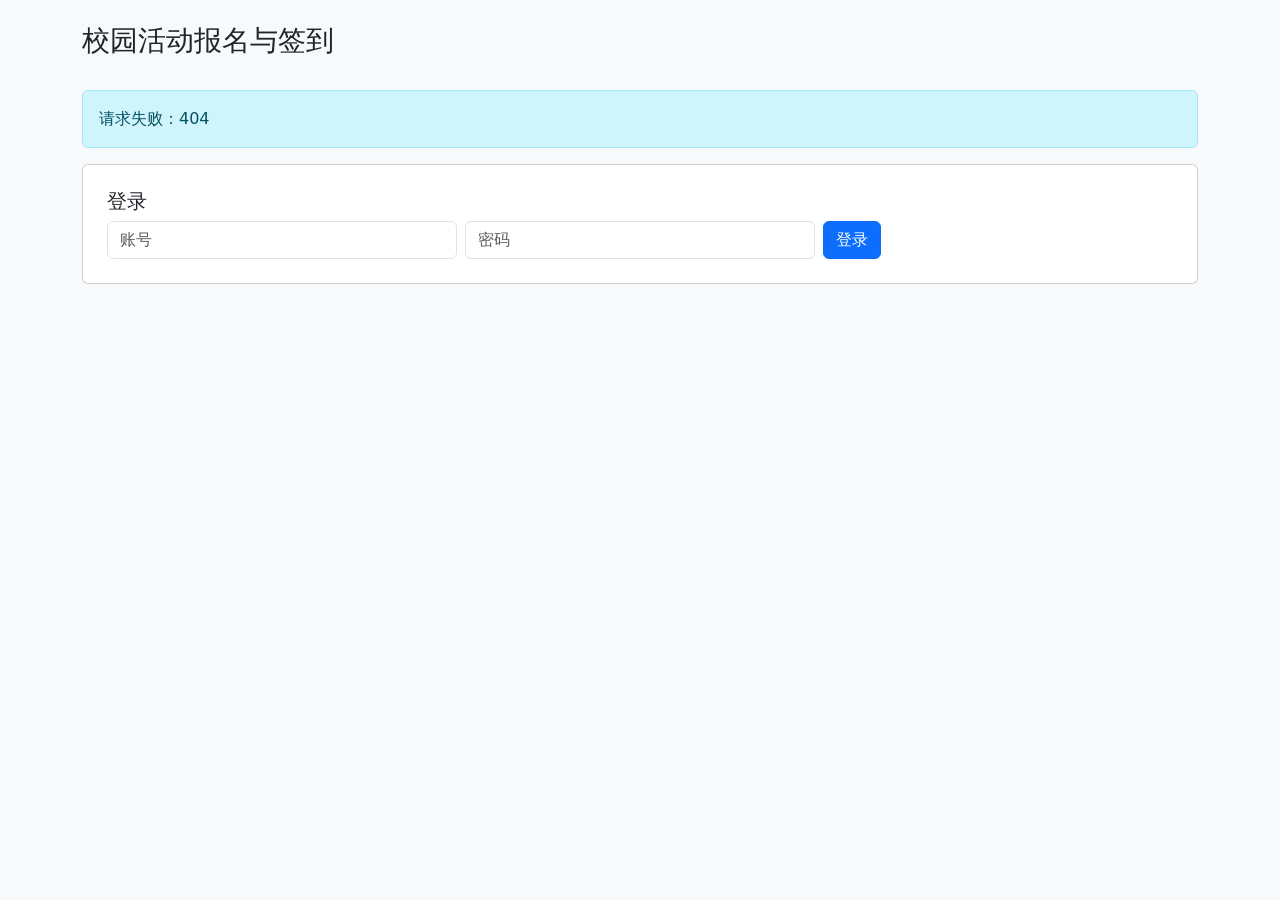
==== src/main/resources/templates/index.html @ 89effdca "Migrate application to Spring Boot and Thymeleaf" ====
<!doctype html><html lang="zh-CN"><head><meta charset="utf-8"><meta name="viewport" content="width=device-width,initial-scale=1">
<title>校园活动报名与签到</title><link href="https://cdn.jsdelivr.net/npm/bootstrap@5.3.3/dist/css/bootstrap.min.css" rel="stylesheet"></head>
<body class="bg-light"><main class="container py-4"><header class="d-flex justify-content-between align-items-center mb-4"><h1 class="h3">校园活动报名与签到</h1><div id="who"></div></header>
<div id="notice" class="alert alert-info d-none"></div><section id="loginBox" class="card p-4 mb-4"><h2 class="h5">登录</h2><form id="loginForm" class="row g-2"><div class="col-md-4"><input name="account" class="form-control" placeholder="账号" required></div><div class="col-md-4"><input name="password" type="password" class="form-control" placeholder="密码" required></div><div class="col"><button class="btn btn-primary">登录</button></div></form></section>
<section id="student" class="d-none"><h2 class="h5">已发布活动</h2><form id="search" class="d-flex gap-2 mb-3"><input name="q" class="form-control" placeholder="搜索活动"><select name="category" class="form-select" aria-label="活动类别"><option value="">全部类别</option></select><button class="btn btn-outline-primary">搜索</button></form><div id="activityList" class="row g-3"></div><div class="d-flex align-items-center gap-2 mt-3"><button id="prevPage" class="btn btn-sm btn-outline-secondary" type="button">上一页</button><span id="pageNumber"></span><button id="nextPage" class="btn btn-sm btn-outline-secondary" type="button">下一页</button></div><h2 class="h5 mt-4">我的活动</h2><div id="myList"></div></section>
<section id="owner" class="d-none"><h2 class="h5">创建活动</h2><form id="createForm" class="card card-body row g-2 mb-4"><input name="title" class="form-control" placeholder="名称" required><input name="category" class="form-control" placeholder="类别" required><input name="location" class="form-control" placeholder="地点" required><textarea name="description" class="form-control" placeholder="说明"></textarea><label>名额<input name="capacity" type="number" min="1" class="form-control" required></label><label>报名截止<input name="signupDeadline" type="datetime-local" class="form-control" required></label><label>开始<input name="startAt" type="datetime-local" class="form-control" required></label><label>结束<input name="endAt" type="datetime-local" class="form-control" required></label><button class="btn btn-primary">保存草稿</button></form><form id="editForm" class="card card-body row g-2 mb-4 d-none"><h2 class="h5">编辑活动</h2><input name="title" class="form-control" placeholder="名称" required><input name="category" class="form-control" placeholder="类别" required><input name="location" class="form-control" placeholder="地点" required><textarea name="description" class="form-control" placeholder="说明"></textarea><label>名额<input name="capacity" type="number" min="1" class="form-control" required></label><label>报名截止<input name="signupDeadline" type="datetime-local" class="form-control" required></label><label>开始<input name="startAt" type="datetime-local" class="form-control" required></label><label>结束<input name="endAt" type="datetime-local" class="form-control" required></label><div class="d-flex gap-2"><button class="btn btn-primary">保存修改</button><button type="button" class="btn btn-outline-secondary" onclick="$('#editForm').classList.add('d-none')">取消</button></div></form><h2 class="h5">我的活动</h2><div id="ownedList"></div></section>
<section id="admin" class="d-none"><h2 class="h5">待审核活动</h2><div id="pendingList"></div></section></main>
<script>
const base=''; let csrf='',me=null;
const $=s=>document.querySelector(s); const esc=s=>String(s??'').replace(/[&<>"']/g,c=>({'&':'&amp;','<':'&lt;','>':'&gt;','"':'&quot;',"'":'&#39;'}[c]));
function notice(message){const n=$('#notice');n.textContent=message;n.classList.remove('d-none')}
async function api(path,body){const opt=body===undefined?{}:{method:'POST',body:new URLSearchParams(body),headers:{'X-CSRF-Token':csrf}};const r=await fetch(base+path,opt);const t=await r.text();let data;try{data=JSON.parse(t)}catch{data=t}if(!r.ok)throw Error(data?.error||('请求失败：'+r.status));return data}
async function action(path,body={}){try{const result=await api(path,body);notice(result?.code?'签到码：'+result.code:'操作成功');await refresh()}catch(e){notice(e.message)}}
async function refresh(){try{me=await api('/me');csrf=me.csrf;$('#who').innerHTML=esc(me.name)+' <button class="btn btn-sm btn-outline-secondary" id="logout">退出</button>';$('#logout').onclick=()=>action('/logout');$('#loginBox').classList.add('d-none');for(const role of ['student','owner','admin'])$('#'+role).classList.toggle('d-none',me.role!==role.toUpperCase());if(me.role==='STUDENT')await student();if(me.role==='OWNER')await owner();if(me.role==='ADMIN')await admin()}catch{$('#loginBox').classList.remove('d-none');$('#who').textContent='';for(const role of ['student','owner','admin'])$('#'+role).classList.add('d-none')}}
let activityPage=1;
async function student(){const params=new URLSearchParams(new FormData($('#search')));params.set('page',activityPage);const list=await api('/activities?'+params);$('#activityList').innerHTML=list.length?list.map(a=>`<div class="col-md-6"><article class="card card-body h-100"><h3 class="h6">${esc(a.title)}</h3><p>${esc(a.category)} · ${esc(a.location)}<br>开始：${esc(a.start_at)}<br>剩余：${a.capacity-a.enrolled_count}</p><div class="d-flex gap-2 flex-wrap"><button class="btn btn-sm btn-primary" onclick="action('/activities/${a.id}/register')">报名</button><button class="btn btn-sm btn-outline-secondary" onclick="action('/activities/${a.id}/cancel-registration')">取消</button><button class="btn btn-sm btn-success" onclick="sign(${a.id})">签到</button></div></article></div>`).join(''):'<p>没有符合条件的活动</p>';$('#pageNumber').textContent='第 '+activityPage+' 页';$('#prevPage').disabled=activityPage===1;$('#nextPage').disabled=list.length<20;const mine=await api('/my/activities');$('#myList').innerHTML=mine.map(a=>`<div class="card card-body mb-2">${esc(a.title)} · ${esc(a.registration_status)} · ${a.signed_at?'已签到':'未签到'}</div>`).join('')}
async function loadCategories(){const select=$('#search').elements.category;const value=select.value;const categories=await api('/activities/categories');select.innerHTML='<option value="">全部类别</option>'+categories.map(c=>`<option value="${esc(c)}">${esc(c)}</option>`).join('');select.value=value}
function sign(id){const code=prompt('请输入 6 位签到码');if(code!==null)action('/activities/'+id+'/checkin',{code})}
let owned=[];
async function owner(){owned=await api('/owner/activities');$('#ownedList').innerHTML=owned.map(a=>`<article class="card card-body mb-2"><strong>${esc(a.title)}</strong><span>状态：${esc(a.status)} · 报名 ${a.enrolled_count}/${a.capacity}</span><div class="d-flex gap-2 flex-wrap mt-2">${['DRAFT','REJECTED'].includes(a.status)?`<button class="btn btn-sm btn-outline-primary" onclick="editActivity(${a.id})">编辑</button><button class="btn btn-sm btn-primary" onclick="action('/owner/activities/${a.id}/submit')">提交审核</button>`:''}${a.status==='PUBLISHED'?`<button class="btn btn-sm btn-success" onclick="action('/owner/activities/${a.id}/checkin/open')">开启签到</button><button class="btn btn-sm btn-secondary" onclick="action('/owner/activities/${a.id}/checkin/close')">关闭签到</button><button class="btn btn-sm btn-outline-primary" onclick="stats(${a.id})">统计</button>`:''}<button class="btn btn-sm btn-outline-secondary" onclick="reviewHistory(${a.id})">审核记录</button></div><div id="reviews${a.id}" class="mt-2"></div><pre id="stats${a.id}" class="mt-2"></pre></article>`).join('')}
async function reviewHistory(id){try{const rows=await api('/owner/activities/'+id+'/reviews');$('#reviews'+id).innerHTML=rows.length?rows.map(r=>`<div class="alert alert-secondary py-2 mb-2">${r.result==='APPROVED'?'已通过':'已驳回'} · ${esc(r.reviewer)} · ${esc(r.reviewed_at)}<br>${esc(r.remark||'无审核意见')}</div>`).join(''):'暂无审核记录'}catch(e){notice(e.message)}}
function editActivity(id){const a=owned.find(item=>item.id===id);if(!a)return;const form=$('#editForm');form.dataset.id=id;for(const name of ['title','category','location','description','capacity'])form.elements[name].value=a[name]??'';for(const [name,key] of Array.of(['signupDeadline','signup_deadline'],['startAt','start_at'],['endAt','end_at'])){const value=a[key];const local=typeof value==='number'?new Date(value-new Date(value).getTimezoneOffset()*60000).toISOString().slice(0,16):String(value).replace(' ','T').slice(0,16);form.elements[name].value=local}form.classList.remove('d-none');form.scrollIntoView({behavior:'smooth'})}
async function stats(id){try{const s=await api('/owner/activities/'+id+'/attendance');$('#stats'+id).textContent=`报名 ${s.registered}，已签 ${s.signed}，未签 ${s.absent}，出勤率 ${s.rate.toFixed(1)}%\n`+s.roster.map(r=>r.display_name+'：'+(r.signed_at?'已签':'未签')).join('\n')}catch(e){notice(e.message)}}
async function admin(){const list=await api('/admin/activities');$('#pendingList').innerHTML=list.map(a=>`<article class="card card-body mb-2"><strong>${esc(a.title)}</strong><p>${esc(a.location)} · ${esc(a.start_at)}</p><div class="d-flex gap-2"><button class="btn btn-sm btn-success" onclick="action('/admin/activities/${a.id}/reviews',{approve:true})">通过</button><button class="btn btn-sm btn-danger" onclick="reject(${a.id})">驳回</button></div></article>`).join('')}
function reject(id){const remark=prompt('请输入驳回原因');if(remark)action('/admin/activities/'+id+'/reviews',{approve:false,remark})}
$('#loginForm').onsubmit=async e=>{e.preventDefault();try{me=await api('/login',new FormData(e.target));csrf=me.csrf;await refresh()}catch(err){notice(err.message)}};
$('#createForm').onsubmit=async e=>{e.preventDefault();await action('/owner/activities',new FormData(e.target))};$('#editForm').onsubmit=async e=>{e.preventDefault();try{await api('/owner/activities/'+e.target.dataset.id+'/edit',new FormData(e.target));e.target.classList.add('d-none');notice('修改已保存');await refresh()}catch(err){notice(err.message)}};$('#search').onsubmit=e=>{e.preventDefault();activityPage=1;student()};$('#prevPage').onclick=()=>{activityPage--;student()};$('#nextPage').onclick=()=>{activityPage++;student()};loadCategories().catch(e=>notice(e.message));refresh();
</script></body></html>
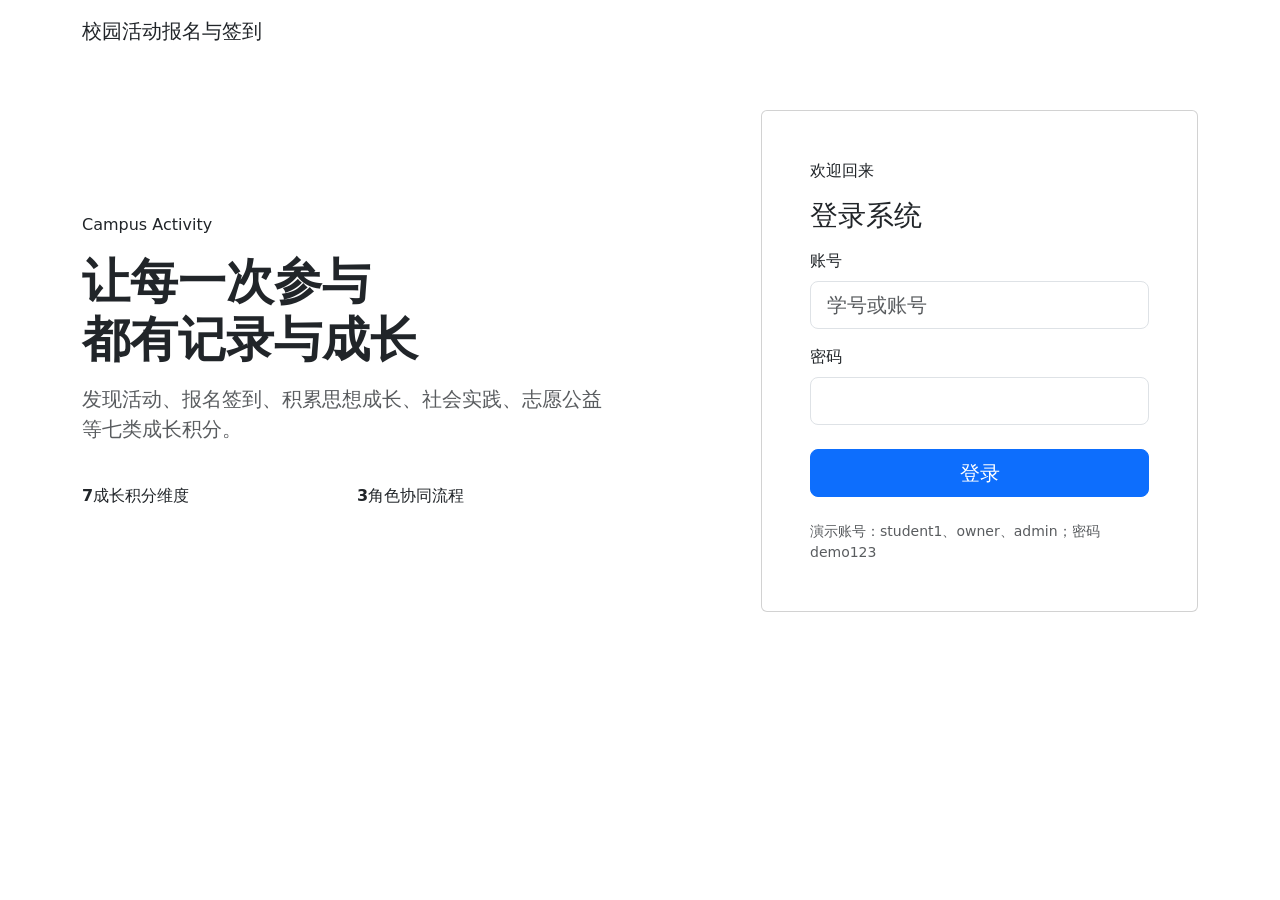
==== commit bf9abdd8: "Add role-based activity workspaces" ====
--- a/src/main/resources/templates/index.html
+++ b/src/main/resources/templates/index.html
@@ -1,28 +1,4 @@
-<!doctype html><html lang="zh-CN"><head><meta charset="utf-8"><meta name="viewport" content="width=device-width,initial-scale=1">
-<title>校园活动报名与签到</title><link href="https://cdn.jsdelivr.net/npm/bootstrap@5.3.3/dist/css/bootstrap.min.css" rel="stylesheet"></head>
-<body class="bg-light"><main class="container py-4"><header class="d-flex justify-content-between align-items-center mb-4"><h1 class="h3">校园活动报名与签到</h1><div id="who"></div></header>
-<div id="notice" class="alert alert-info d-none"></div><section id="loginBox" class="card p-4 mb-4"><h2 class="h5">登录</h2><form id="loginForm" class="row g-2"><div class="col-md-4"><input name="account" class="form-control" placeholder="账号" required></div><div class="col-md-4"><input name="password" type="password" class="form-control" placeholder="密码" required></div><div class="col"><button class="btn btn-primary">登录</button></div></form></section>
-<section id="student" class="d-none"><h2 class="h5">已发布活动</h2><form id="search" class="d-flex gap-2 mb-3"><input name="q" class="form-control" placeholder="搜索活动"><select name="category" class="form-select" aria-label="活动类别"><option value="">全部类别</option></select><button class="btn btn-outline-primary">搜索</button></form><div id="activityList" class="row g-3"></div><div class="d-flex align-items-center gap-2 mt-3"><button id="prevPage" class="btn btn-sm btn-outline-secondary" type="button">上一页</button><span id="pageNumber"></span><button id="nextPage" class="btn btn-sm btn-outline-secondary" type="button">下一页</button></div><h2 class="h5 mt-4">我的活动</h2><div id="myList"></div></section>
-<section id="owner" class="d-none"><h2 class="h5">创建活动</h2><form id="createForm" class="card card-body row g-2 mb-4"><input name="title" class="form-control" placeholder="名称" required><input name="category" class="form-control" placeholder="类别" required><input name="location" class="form-control" placeholder="地点" required><textarea name="description" class="form-control" placeholder="说明"></textarea><label>名额<input name="capacity" type="number" min="1" class="form-control" required></label><label>报名截止<input name="signupDeadline" type="datetime-local" class="form-control" required></label><label>开始<input name="startAt" type="datetime-local" class="form-control" required></label><label>结束<input name="endAt" type="datetime-local" class="form-control" required></label><button class="btn btn-primary">保存草稿</button></form><form id="editForm" class="card card-body row g-2 mb-4 d-none"><h2 class="h5">编辑活动</h2><input name="title" class="form-control" placeholder="名称" required><input name="category" class="form-control" placeholder="类别" required><input name="location" class="form-control" placeholder="地点" required><textarea name="description" class="form-control" placeholder="说明"></textarea><label>名额<input name="capacity" type="number" min="1" class="form-control" required></label><label>报名截止<input name="signupDeadline" type="datetime-local" class="form-control" required></label><label>开始<input name="startAt" type="datetime-local" class="form-control" required></label><label>结束<input name="endAt" type="datetime-local" class="form-control" required></label><div class="d-flex gap-2"><button class="btn btn-primary">保存修改</button><button type="button" class="btn btn-outline-secondary" onclick="$('#editForm').classList.add('d-none')">取消</button></div></form><h2 class="h5">我的活动</h2><div id="ownedList"></div></section>
-<section id="admin" class="d-none"><h2 class="h5">待审核活动</h2><div id="pendingList"></div></section></main>
-<script>
-const base=''; let csrf='',me=null;
-const $=s=>document.querySelector(s); const esc=s=>String(s??'').replace(/[&<>"']/g,c=>({'&':'&amp;','<':'&lt;','>':'&gt;','"':'&quot;',"'":'&#39;'}[c]));
-function notice(message){const n=$('#notice');n.textContent=message;n.classList.remove('d-none')}
-async function api(path,body){const opt=body===undefined?{}:{method:'POST',body:new URLSearchParams(body),headers:{'X-CSRF-Token':csrf}};const r=await fetch(base+path,opt);const t=await r.text();let data;try{data=JSON.parse(t)}catch{data=t}if(!r.ok)throw Error(data?.error||('请求失败：'+r.status));return data}
-async function action(path,body={}){try{const result=await api(path,body);notice(result?.code?'签到码：'+result.code:'操作成功');await refresh()}catch(e){notice(e.message)}}
-async function refresh(){try{me=await api('/me');csrf=me.csrf;$('#who').innerHTML=esc(me.name)+' <button class="btn btn-sm btn-outline-secondary" id="logout">退出</button>';$('#logout').onclick=()=>action('/logout');$('#loginBox').classList.add('d-none');for(const role of ['student','owner','admin'])$('#'+role).classList.toggle('d-none',me.role!==role.toUpperCase());if(me.role==='STUDENT')await student();if(me.role==='OWNER')await owner();if(me.role==='ADMIN')await admin()}catch{$('#loginBox').classList.remove('d-none');$('#who').textContent='';for(const role of ['student','owner','admin'])$('#'+role).classList.add('d-none')}}
-let activityPage=1;
-async function student(){const params=new URLSearchParams(new FormData($('#search')));params.set('page',activityPage);const list=await api('/activities?'+params);$('#activityList').innerHTML=list.length?list.map(a=>`<div class="col-md-6"><article class="card card-body h-100"><h3 class="h6">${esc(a.title)}</h3><p>${esc(a.category)} · ${esc(a.location)}<br>开始：${esc(a.start_at)}<br>剩余：${a.capacity-a.enrolled_count}</p><div class="d-flex gap-2 flex-wrap"><button class="btn btn-sm btn-primary" onclick="action('/activities/${a.id}/register')">报名</button><button class="btn btn-sm btn-outline-secondary" onclick="action('/activities/${a.id}/cancel-registration')">取消</button><button class="btn btn-sm btn-success" onclick="sign(${a.id})">签到</button></div></article></div>`).join(''):'<p>没有符合条件的活动</p>';$('#pageNumber').textContent='第 '+activityPage+' 页';$('#prevPage').disabled=activityPage===1;$('#nextPage').disabled=list.length<20;const mine=await api('/my/activities');$('#myList').innerHTML=mine.map(a=>`<div class="card card-body mb-2">${esc(a.title)} · ${esc(a.registration_status)} · ${a.signed_at?'已签到':'未签到'}</div>`).join('')}
-async function loadCategories(){const select=$('#search').elements.category;const value=select.value;const categories=await api('/activities/categories');select.innerHTML='<option value="">全部类别</option>'+categories.map(c=>`<option value="${esc(c)}">${esc(c)}</option>`).join('');select.value=value}
-function sign(id){const code=prompt('请输入 6 位签到码');if(code!==null)action('/activities/'+id+'/checkin',{code})}
-let owned=[];
-async function owner(){owned=await api('/owner/activities');$('#ownedList').innerHTML=owned.map(a=>`<article class="card card-body mb-2"><strong>${esc(a.title)}</strong><span>状态：${esc(a.status)} · 报名 ${a.enrolled_count}/${a.capacity}</span><div class="d-flex gap-2 flex-wrap mt-2">${['DRAFT','REJECTED'].includes(a.status)?`<button class="btn btn-sm btn-outline-primary" onclick="editActivity(${a.id})">编辑</button><button class="btn btn-sm btn-primary" onclick="action('/owner/activities/${a.id}/submit')">提交审核</button>`:''}${a.status==='PUBLISHED'?`<button class="btn btn-sm btn-success" onclick="action('/owner/activities/${a.id}/checkin/open')">开启签到</button><button class="btn btn-sm btn-secondary" onclick="action('/owner/activities/${a.id}/checkin/close')">关闭签到</button><button class="btn btn-sm btn-outline-primary" onclick="stats(${a.id})">统计</button>`:''}<button class="btn btn-sm btn-outline-secondary" onclick="reviewHistory(${a.id})">审核记录</button></div><div id="reviews${a.id}" class="mt-2"></div><pre id="stats${a.id}" class="mt-2"></pre></article>`).join('')}
-async function reviewHistory(id){try{const rows=await api('/owner/activities/'+id+'/reviews');$('#reviews'+id).innerHTML=rows.length?rows.map(r=>`<div class="alert alert-secondary py-2 mb-2">${r.result==='APPROVED'?'已通过':'已驳回'} · ${esc(r.reviewer)} · ${esc(r.reviewed_at)}<br>${esc(r.remark||'无审核意见')}</div>`).join(''):'暂无审核记录'}catch(e){notice(e.message)}}
-function editActivity(id){const a=owned.find(item=>item.id===id);if(!a)return;const form=$('#editForm');form.dataset.id=id;for(const name of ['title','category','location','description','capacity'])form.elements[name].value=a[name]??'';for(const [name,key] of Array.of(['signupDeadline','signup_deadline'],['startAt','start_at'],['endAt','end_at'])){const value=a[key];const local=typeof value==='number'?new Date(value-new Date(value).getTimezoneOffset()*60000).toISOString().slice(0,16):String(value).replace(' ','T').slice(0,16);form.elements[name].value=local}form.classList.remove('d-none');form.scrollIntoView({behavior:'smooth'})}
-async function stats(id){try{const s=await api('/owner/activities/'+id+'/attendance');$('#stats'+id).textContent=`报名 ${s.registered}，已签 ${s.signed}，未签 ${s.absent}，出勤率 ${s.rate.toFixed(1)}%\n`+s.roster.map(r=>r.display_name+'：'+(r.signed_at?'已签':'未签')).join('\n')}catch(e){notice(e.message)}}
-async function admin(){const list=await api('/admin/activities');$('#pendingList').innerHTML=list.map(a=>`<article class="card card-body mb-2"><strong>${esc(a.title)}</strong><p>${esc(a.location)} · ${esc(a.start_at)}</p><div class="d-flex gap-2"><button class="btn btn-sm btn-success" onclick="action('/admin/activities/${a.id}/reviews',{approve:true})">通过</button><button class="btn btn-sm btn-danger" onclick="reject(${a.id})">驳回</button></div></article>`).join('')}
-function reject(id){const remark=prompt('请输入驳回原因');if(remark)action('/admin/activities/'+id+'/reviews',{approve:false,remark})}
-$('#loginForm').onsubmit=async e=>{e.preventDefault();try{me=await api('/login',new FormData(e.target));csrf=me.csrf;await refresh()}catch(err){notice(err.message)}};
-$('#createForm').onsubmit=async e=>{e.preventDefault();await action('/owner/activities',new FormData(e.target))};$('#editForm').onsubmit=async e=>{e.preventDefault();try{await api('/owner/activities/'+e.target.dataset.id+'/edit',new FormData(e.target));e.target.classList.add('d-none');notice('修改已保存');await refresh()}catch(err){notice(err.message)}};$('#search').onsubmit=e=>{e.preventDefault();activityPage=1;student()};$('#prevPage').onclick=()=>{activityPage--;student()};$('#nextPage').onclick=()=>{activityPage++;student()};loadCategories().catch(e=>notice(e.message));refresh();
-</script></body></html>
+<!doctype html><html lang="zh-CN" xmlns:th="http://www.thymeleaf.org"><head><meta charset="utf-8"><meta name="viewport" content="width=device-width,initial-scale=1"><title>登录 · 校园活动</title><link href="https://cdn.jsdelivr.net/npm/bootstrap@5.3.3/dist/css/bootstrap.min.css" rel="stylesheet"><link href="/css/app.css" rel="stylesheet"></head><body>
+<header class="app-header py-3"><div class="container"><span class="brand fs-5">校园活动报名与签到</span></div></header>
+<main class="container py-5"><div class="row align-items-center g-5"><div class="col-lg-6"><p class="eyebrow">Campus Activity</p><h1 class="display-5 fw-bold mb-3">让每一次参与<br>都有记录与成长</h1><p class="lead text-muted">发现活动、报名签到、积累思想成长、社会实践、志愿公益等七类成长积分。</p><div class="row g-3 mt-4"><div class="col-6"><div class="metric"><strong>7</strong><span>成长积分维度</span></div></div><div class="col-6"><div class="metric"><strong>3</strong><span>角色协同流程</span></div></div></div></div><div class="col-lg-5 offset-lg-1"><div class="card card-body p-4 p-md-5"><p class="eyebrow">欢迎回来</p><h2 class="h3 mb-3">登录系统</h2><div id="message" hidden></div><form id="login" class="vstack gap-3"><div><label class="form-label">账号</label><input name="account" class="form-control form-control-lg" required autocomplete="username" placeholder="学号或账号"></div><div><label class="form-label">密码</label><input name="password" type="password" class="form-control form-control-lg" required autocomplete="current-password"></div><button class="btn btn-primary btn-lg mt-2">登录</button></form><p class="small text-muted mt-4 mb-0">演示账号：student1、owner、admin；密码 demo123</p></div></div></div></main>
+<script src="/js/app.js"></script><script>const destination={STUDENT:'/student',OWNER:'/owner',ADMIN:'/admin'};fetch('/me').then(r=>r.ok?r.json():null).then(u=>{if(u)location.href=destination[u.role]});$('#login').onsubmit=async e=>{e.preventDefault();try{const user=await api('/login',new FormData(e.target));location.href=destination[user.role]}catch(error){message(error.message,'danger')}};</script></body></html>
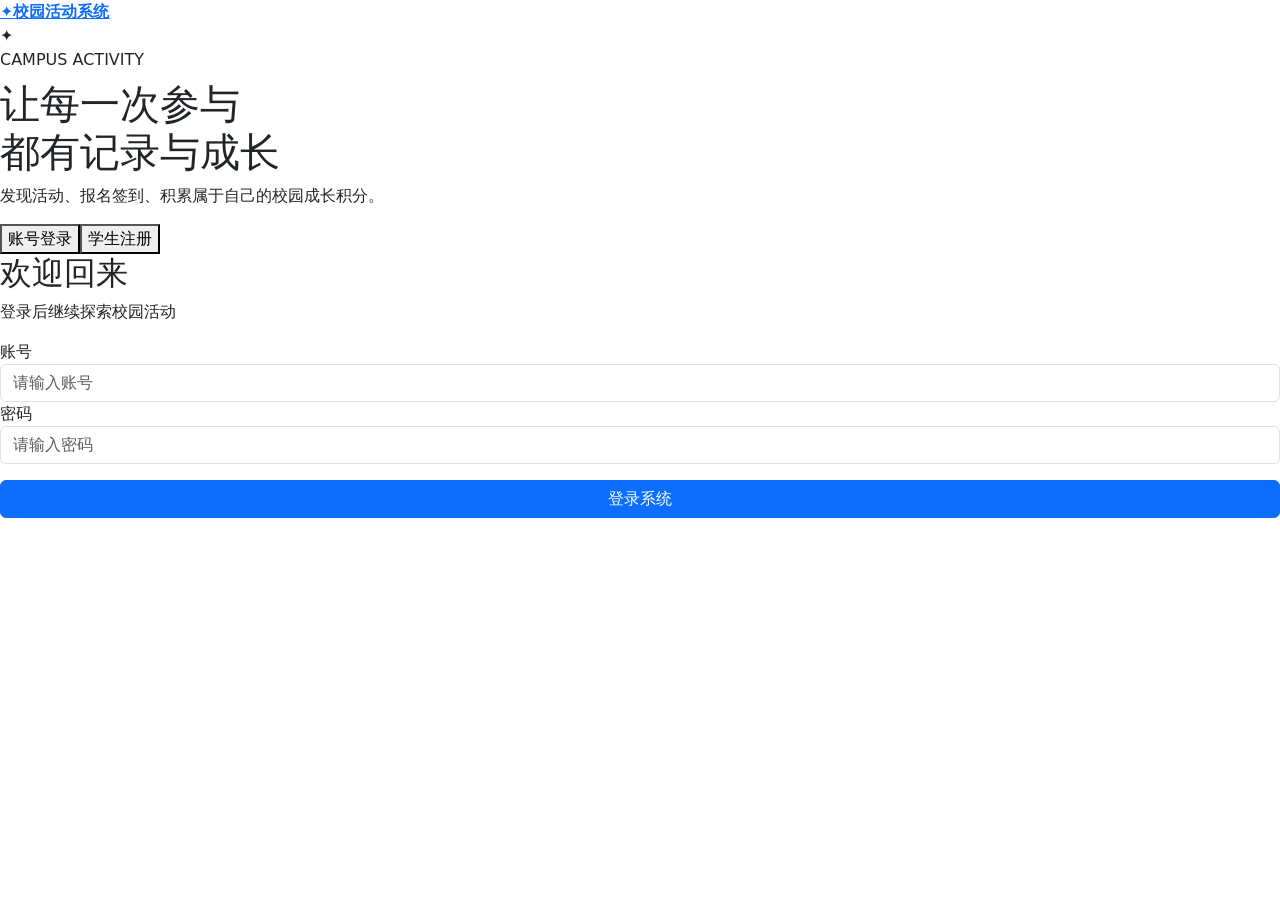
==== commit cd6165e1: "feat: center login and add student self-registration" ====
--- a/src/main/resources/templates/index.html
+++ b/src/main/resources/templates/index.html
@@ -1,4 +1,18 @@
-<!doctype html><html lang="zh-CN" xmlns:th="http://www.thymeleaf.org"><head><meta charset="utf-8"><meta name="viewport" content="width=device-width,initial-scale=1"><title>登录 · 校园活动</title><link href="https://cdn.jsdelivr.net/npm/bootstrap@5.3.3/dist/css/bootstrap.min.css" rel="stylesheet"><link href="/css/app.css" rel="stylesheet"></head><body>
-<header class="app-header py-3"><div class="container"><span class="brand fs-5">校园活动报名与签到</span></div></header>
-<main class="container py-5"><div class="row align-items-center g-5"><div class="col-lg-6"><p class="eyebrow">Campus Activity</p><h1 class="display-5 fw-bold mb-3">让每一次参与<br>都有记录与成长</h1><p class="lead text-muted">发现活动、报名签到、积累思想成长、社会实践、志愿公益等七类成长积分。</p><div class="row g-3 mt-4"><div class="col-6"><div class="metric"><strong>7</strong><span>成长积分维度</span></div></div><div class="col-6"><div class="metric"><strong>3</strong><span>角色协同流程</span></div></div></div></div><div class="col-lg-5 offset-lg-1"><div class="card card-body p-4 p-md-5"><p class="eyebrow">欢迎回来</p><h2 class="h3 mb-3">登录系统</h2><div id="message" hidden></div><form id="login" class="vstack gap-3"><div><label class="form-label">账号</label><input name="account" class="form-control form-control-lg" required autocomplete="username" placeholder="学号或账号"></div><div><label class="form-label">密码</label><input name="password" type="password" class="form-control form-control-lg" required autocomplete="current-password"></div><button class="btn btn-primary btn-lg mt-2">登录</button></form><p class="small text-muted mt-4 mb-0">演示账号：student1、owner、admin；密码 demo123</p></div></div></div></main>
-<script src="/js/app.js"></script><script>const destination={STUDENT:'/student',OWNER:'/owner',ADMIN:'/admin'};fetch('/me').then(r=>r.ok?r.json():null).then(u=>{if(u)location.href=destination[u.role]});$('#login').onsubmit=async e=>{e.preventDefault();try{const user=await api('/login',new FormData(e.target));location.href=destination[user.role]}catch(error){message(error.message,'danger')}};</script></body></html>+<!doctype html>
+<html lang="zh-CN" xmlns:th="http://www.thymeleaf.org">
+<head><meta charset="utf-8"><meta name="viewport" content="width=device-width,initial-scale=1"><title>登录 · 校园活动</title><link href="https://cdn.jsdelivr.net/npm/bootstrap@5.3.3/dist/css/bootstrap.min.css" rel="stylesheet"><link href="/css/app.css" rel="stylesheet"></head>
+<body class="auth-page">
+<header class="auth-header"><a href="/" class="auth-brand"><span>✦</span><strong>校园活动系统</strong></a></header>
+<main class="auth-main"><div class="auth-card"><div class="auth-intro"><span class="auth-mark">✦</span><p class="eyebrow mb-2">CAMPUS ACTIVITY</p><h1>让每一次参与<br>都有记录与成长</h1><p>发现活动、报名签到、积累属于自己的校园成长积分。</p></div>
+<section class="auth-form-panel"><div class="auth-tabs"><button id="loginTab" type="button" class="active" aria-selected="true">账号登录</button><button id="registerTab" type="button" aria-selected="false">学生注册</button></div><div id="message" hidden></div>
+<form id="login" class="auth-form"><h2>欢迎回来</h2><p>登录后继续探索校园活动</p><label for="loginAccount">账号</label><input id="loginAccount" name="account" class="form-control" required autocomplete="username" placeholder="请输入账号"><label for="loginPassword">密码</label><input id="loginPassword" name="password" type="password" class="form-control" required autocomplete="current-password" placeholder="请输入密码"><button class="btn btn-primary w-100 mt-3">登录系统</button></form>
+<form id="register" class="auth-form" hidden><h2>创建学生账号</h2><p>填写真实学号和个人信息</p><input type="hidden" th:name="${_csrf.parameterName}" th:value="${_csrf.token}"><div class="auth-form-grid"><div><label for="regAccount">账号</label><input id="regAccount" name="account" class="form-control" required pattern="[A-Za-z0-9_]{3,50}" autocomplete="username" placeholder="3 位以上字母或数字"></div><div><label for="regName">姓名</label><input id="regName" name="name" class="form-control" required maxlength="50" placeholder="真实姓名"></div><div><label for="regStudentNo">学号</label><input id="regStudentNo" name="studentNo" class="form-control" required placeholder="请输入学号"></div><div><label for="regYear">入学年份</label><input id="regYear" name="year" type="number" min="2000" max="2100" class="form-control" required placeholder="例如 2026"></div><div><label for="regCollege">学院</label><input id="regCollege" name="college" class="form-control" placeholder="学院名称"></div><div><label for="regClass">班级</label><input id="regClass" name="className" class="form-control" placeholder="班级名称"></div><div><label for="regPassword">密码</label><input id="regPassword" name="password" type="password" minlength="6" class="form-control" required autocomplete="new-password" placeholder="至少 6 位"></div><div><label for="regConfirm">确认密码</label><input id="regConfirm" name="confirmPassword" type="password" minlength="6" class="form-control" required autocomplete="new-password" placeholder="再次输入密码"></div></div><button class="btn btn-primary w-100 mt-3">注册并登录</button></form>
+</section></div></main>
+<script src="/js/app.js"></script><script>
+const destination={STUDENT:'/student',OWNER:'/owner',ADMIN:'/admin'};
+fetch('/me').then(r=>r.ok?r.json():null).then(user=>{if(user)location.href=destination[user.role]});
+function showAuth(mode){const register=mode==='register';$('#login').hidden=register;$('#register').hidden=!register;$('#loginTab').classList.toggle('active',!register);$('#registerTab').classList.toggle('active',register);$('#loginTab').setAttribute('aria-selected',String(!register));$('#registerTab').setAttribute('aria-selected',String(register));$('#message').hidden=true;location.hash=register?'register':''}
+$('#loginTab').onclick=()=>showAuth('login');$('#registerTab').onclick=()=>showAuth('register');if(location.hash==='#register')showAuth('register');
+$('#login').onsubmit=async event=>{event.preventDefault();try{const user=await api('/login',new FormData(event.target));location.href=destination[user.role]}catch(error){message(error.message,'danger')}};
+$('#register').onsubmit=async event=>{event.preventDefault();const form=event.target;if(form.elements.password.value!==form.elements.confirmPassword.value){message('两次输入的密码不一致','danger');return}try{await api('/register',new FormData(form));const user=await api('/login',{account:form.elements.account.value,password:form.elements.password.value});location.href=destination[user.role]}catch(error){message(error.message,'danger')}};
+</script></body></html>
